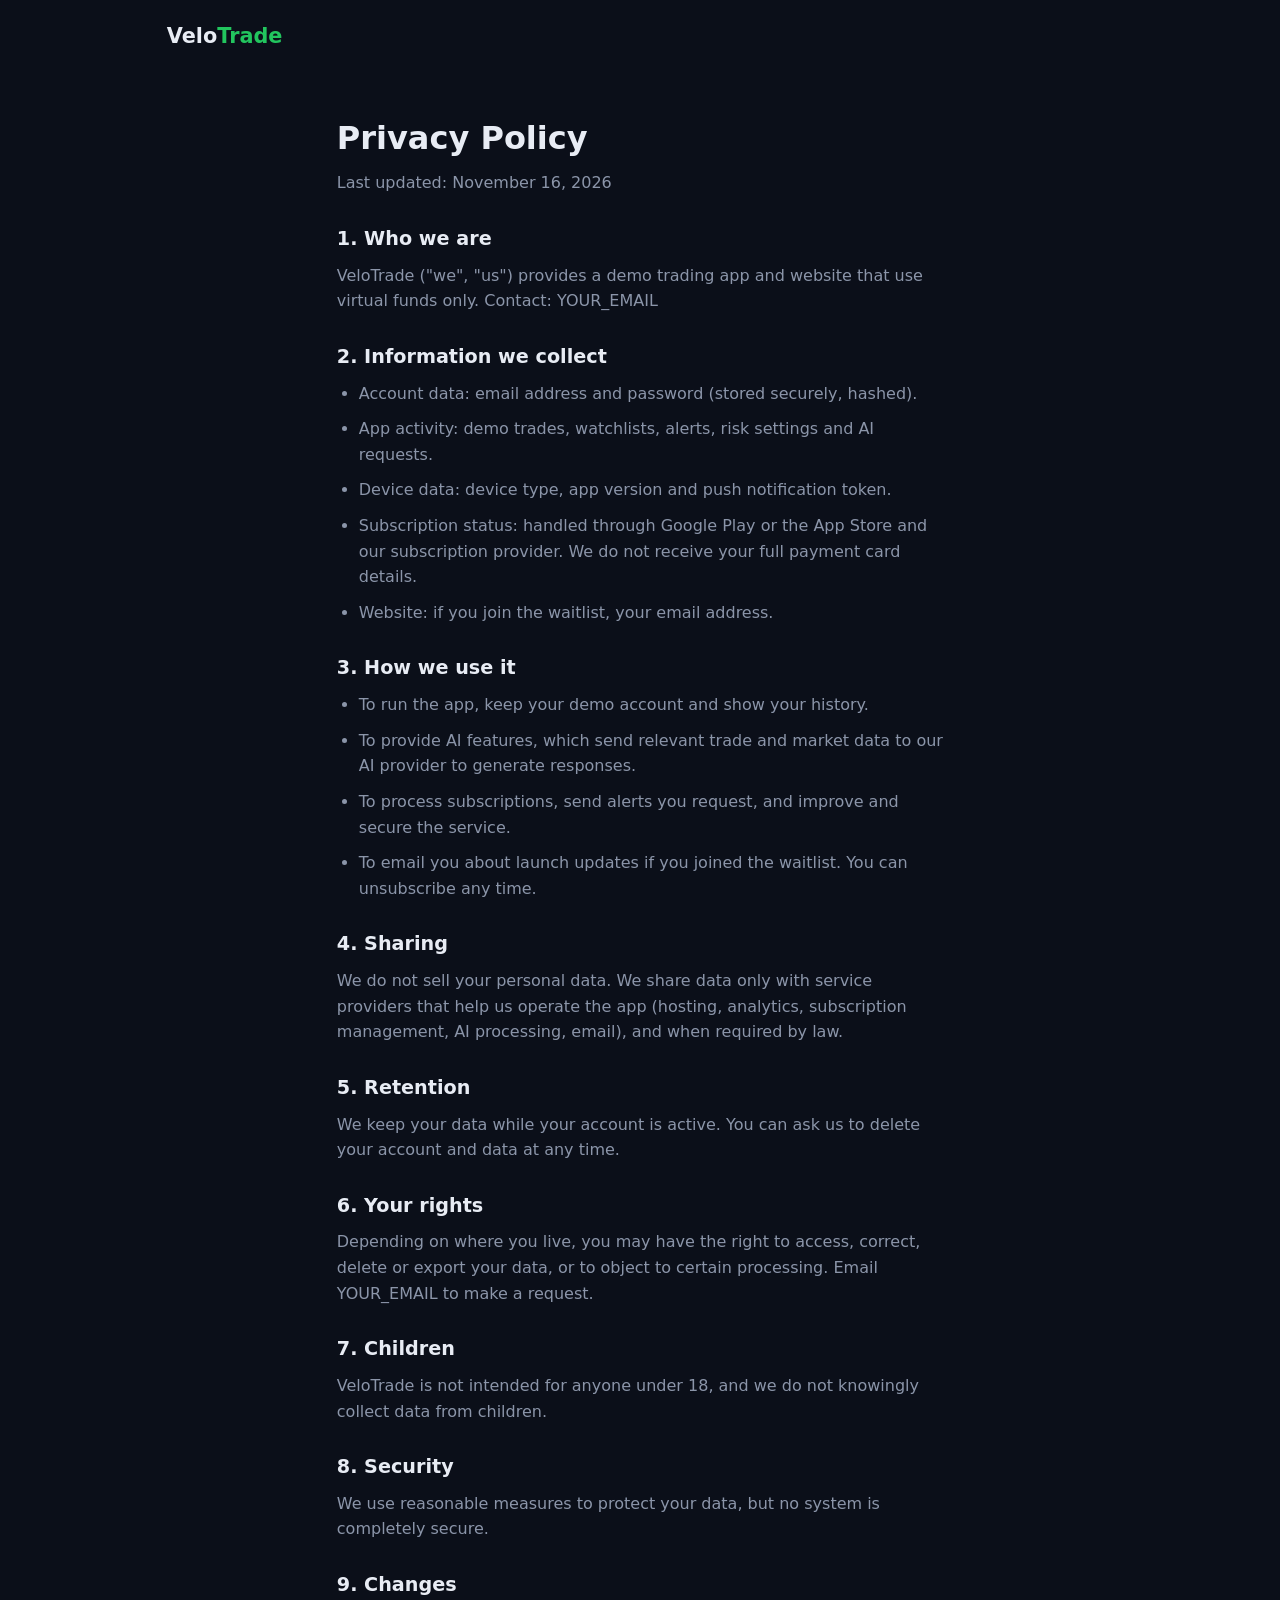
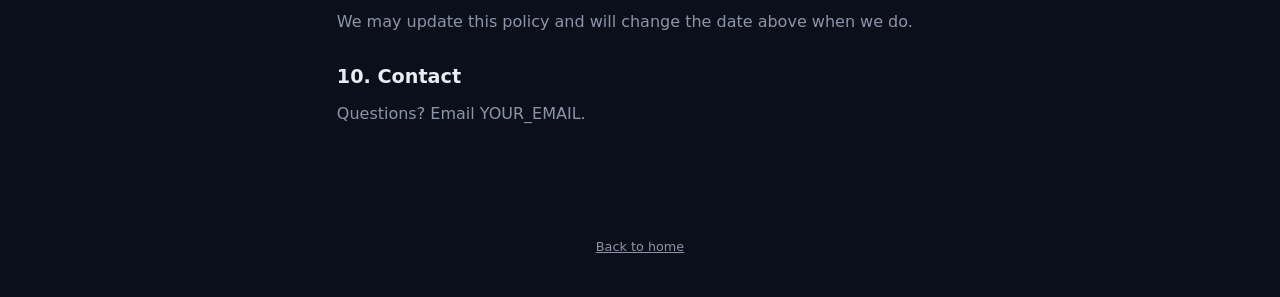
==== privacy.html @ 72b3d3f0 "Create privacy.html" ====
<!DOCTYPE html>
<html lang="en">
<head>
  <meta charset="UTF-8">
  <meta name="viewport" content="width=device-width, initial-scale=1">
  <title>Privacy Policy | VeloTrade</title>
  <link rel="stylesheet" href="style.css">
</head>
<body>
  <header><a class="logo" href="./">Velo<span>Trade</span></a></header>
  <main class="doc">
    <h1>Privacy Policy</h1>
    <p>Last updated: November 16, 2026</p>

    <h2>1. Who we are</h2>
    <p>VeloTrade ("we", "us") provides a demo trading app and website that use virtual funds only. Contact: YOUR_EMAIL</p>

    <h2>2. Information we collect</h2>
    <ul>
      <li>Account data: email address and password (stored securely, hashed).</li>
      <li>App activity: demo trades, watchlists, alerts, risk settings and AI requests.</li>
      <li>Device data: device type, app version and push notification token.</li>
      <li>Subscription status: handled through Google Play or the App Store and our subscription provider. We do not receive your full payment card details.</li>
      <li>Website: if you join the waitlist, your email address.</li>
    </ul>

    <h2>3. How we use it</h2>
    <ul>
      <li>To run the app, keep your demo account and show your history.</li>
      <li>To provide AI features, which send relevant trade and market data to our AI provider to generate responses.</li>
      <li>To process subscriptions, send alerts you request, and improve and secure the service.</li>
      <li>To email you about launch updates if you joined the waitlist. You can unsubscribe any time.</li>
    </ul>

    <h2>4. Sharing</h2>
    <p>We do not sell your personal data. We share data only with service providers that help us operate the app (hosting, analytics, subscription management, AI processing, email), and when required by law.</p>

    <h2>5. Retention</h2>
    <p>We keep your data while your account is active. You can ask us to delete your account and data at any time.</p>

    <h2>6. Your rights</h2>
    <p>Depending on where you live, you may have the right to access, correct, delete or export your data, or to object to certain processing. Email YOUR_EMAIL to make a request.</p>

    <h2>7. Children</h2>
    <p>VeloTrade is not intended for anyone under 18, and we do not knowingly collect data from children.</p>

    <h2>8. Security</h2>
    <p>We use reasonable measures to protect your data, but no system is completely secure.</p>

    <h2>9. Changes</h2>
    <p>We may update this policy and will change the date above when we do.</p>

    <h2>10. Contact</h2>
    <p>Questions? Email YOUR_EMAIL.</p>
  </main>
  <footer><a href="./">Back to home</a></footer>
</body>
</html>
---- style.css ----
:root{--bg:#0b0f19;--card:#141a2a;--text:#e8ecf4;--muted:#8b95a9;--green:#22c55e;--line:#222a3d}
*{box-sizing:border-box;margin:0;padding:0}
html{scroll-behavior:smooth}
body{font-family:system-ui,-apple-system,"Segoe UI",sans-serif;background:var(--bg);color:var(--text);line-height:1.6}
a{color:var(--green)}
header{display:flex;justify-content:space-between;align-items:center;padding:20px 6%;max-width:1100px;margin:auto}
.logo{font-weight:800;font-size:1.3rem;color:var(--text);text-decoration:none}
.logo span{color:var(--green)}
nav a{color:var(--muted);text-decoration:none;margin-left:20px;font-size:.95rem}
nav a:hover{color:var(--text)}
.btn{display:inline-block;background:var(--green);color:#000;padding:14px 28px;border-radius:10px;text-decoration:none;font-weight:700;border:0;cursor:pointer;font-size:1rem}
.hero{text-align:center;padding:80px 6% 60px;max-width:800px;margin:auto}
.hero h1{font-size:clamp(2rem,5vw,3.2rem);line-height:1.2;margin-bottom:16px}
.hero p{color:var(--muted);font-size:1.1rem;margin-bottom:28px}
section{padding:48px 6%;max-width:1000px;margin:auto}
section h2{text-align:center;font-size:1.8rem;margin-bottom:8px}
.sub{text-align:center;color:var(--muted);margin-bottom:28px}
.grid{display:grid;grid-template-columns:repeat(auto-fit,minmax(240px,1fr));gap:20px}
.card{background:var(--card);padding:24px;border-radius:14px;border:1px solid var(--line)}
.card h3{margin-bottom:8px}
.card p,.card li{color:var(--muted);font-size:.95rem}
.card ul{list-style:none;margin-top:12px}
.card li{padding:4px 0}
.card li::before{content:"\2713  ";color:var(--green)}
.price{font-size:1.5rem;font-weight:800;margin:8px 0;color:var(--text)}
.featured{border-color:var(--green)}
details{background:var(--card);border:1px solid var(--line);border-radius:12px;padding:16px 20px;margin-bottom:12px}
summary{cursor:pointer;font-weight:600}
details p{color:var(--muted);margin-top:10px}
form{display:flex;gap:10px;flex-wrap:wrap;justify-content:center}
input[type=email]{padding:14px;border-radius:10px;border:1px solid var(--line);background:var(--card);color:var(--text);min-width:260px;font-size:1rem}
footer{text-align:center;color:var(--muted);font-size:.8rem;padding:40px 6%;max-width:800px;margin:auto}
footer a{color:var(--muted)}
.doc{max-width:760px;margin:auto;padding:40px 6% 60px}
.doc h1{margin-bottom:6px}
.doc h2{margin:28px 0 8px;font-size:1.2rem}
.doc p,.doc li{color:var(--muted);margin-bottom:10px}
.doc ul{padding-left:22px}'
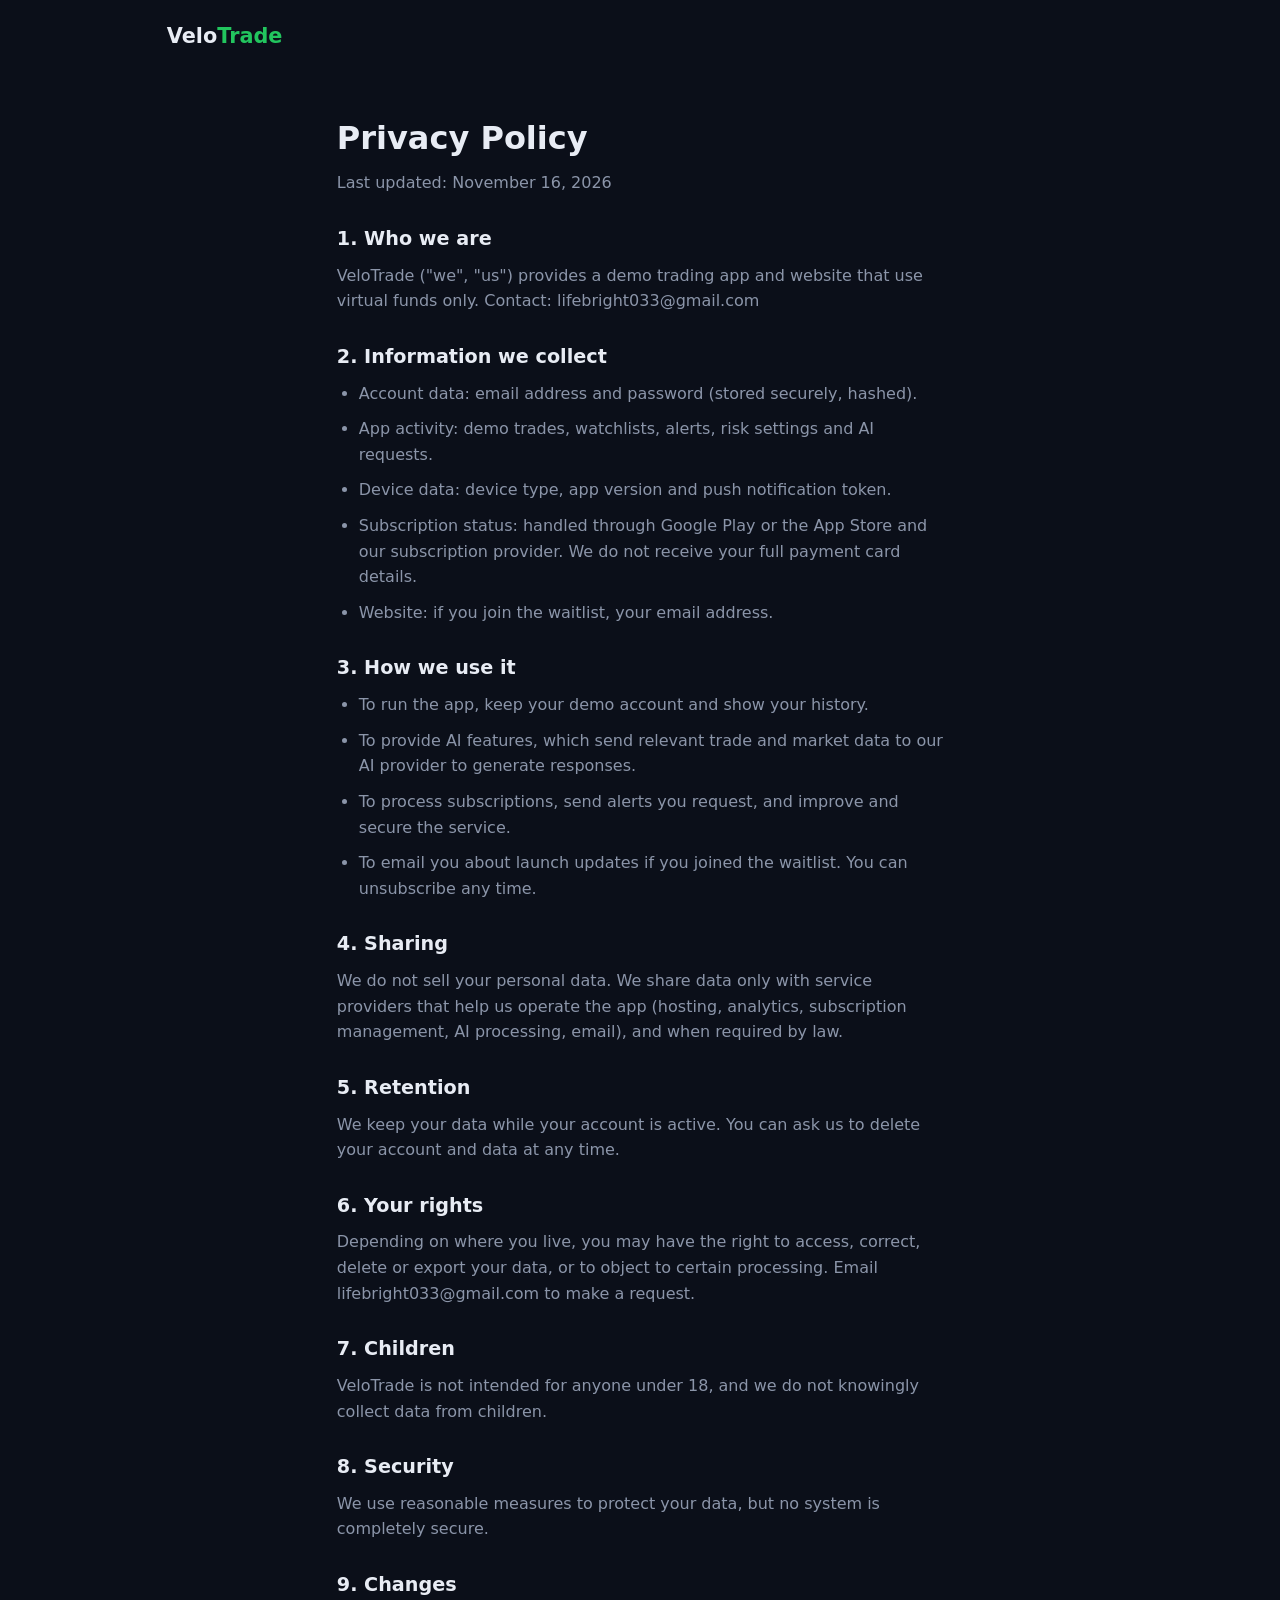
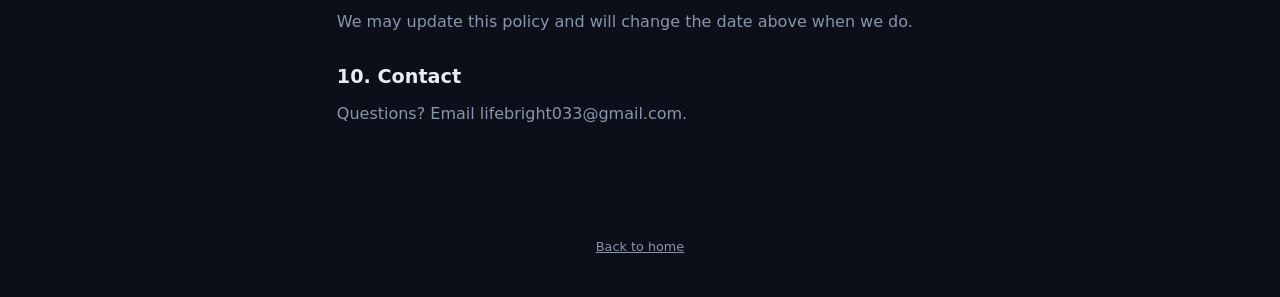
==== commit c741a1d5: "Update privacy.html" ====
--- a/privacy.html
+++ b/privacy.html
@@ -13,7 +13,7 @@
     <p>Last updated: November 16, 2026</p>
 
     <h2>1. Who we are</h2>
-    <p>VeloTrade ("we", "us") provides a demo trading app and website that use virtual funds only. Contact: YOUR_EMAIL</p>
+    <p>VeloTrade ("we", "us") provides a demo trading app and website that use virtual funds only. Contact: lifebright033@gmail.com</p>
 
     <h2>2. Information we collect</h2>
     <ul>
@@ -39,7 +39,7 @@
     <p>We keep your data while your account is active. You can ask us to delete your account and data at any time.</p>
 
     <h2>6. Your rights</h2>
-    <p>Depending on where you live, you may have the right to access, correct, delete or export your data, or to object to certain processing. Email YOUR_EMAIL to make a request.</p>
+    <p>Depending on where you live, you may have the right to access, correct, delete or export your data, or to object to certain processing. Email lifebright033@gmail.com to make a request.</p>
 
     <h2>7. Children</h2>
     <p>VeloTrade is not intended for anyone under 18, and we do not knowingly collect data from children.</p>
@@ -51,7 +51,7 @@
     <p>We may update this policy and will change the date above when we do.</p>
 
     <h2>10. Contact</h2>
-    <p>Questions? Email YOUR_EMAIL.</p>
+    <p>Questions? Email lifebright033@gmail.com.</p>
   </main>
   <footer><a href="./">Back to home</a></footer>
 </body>
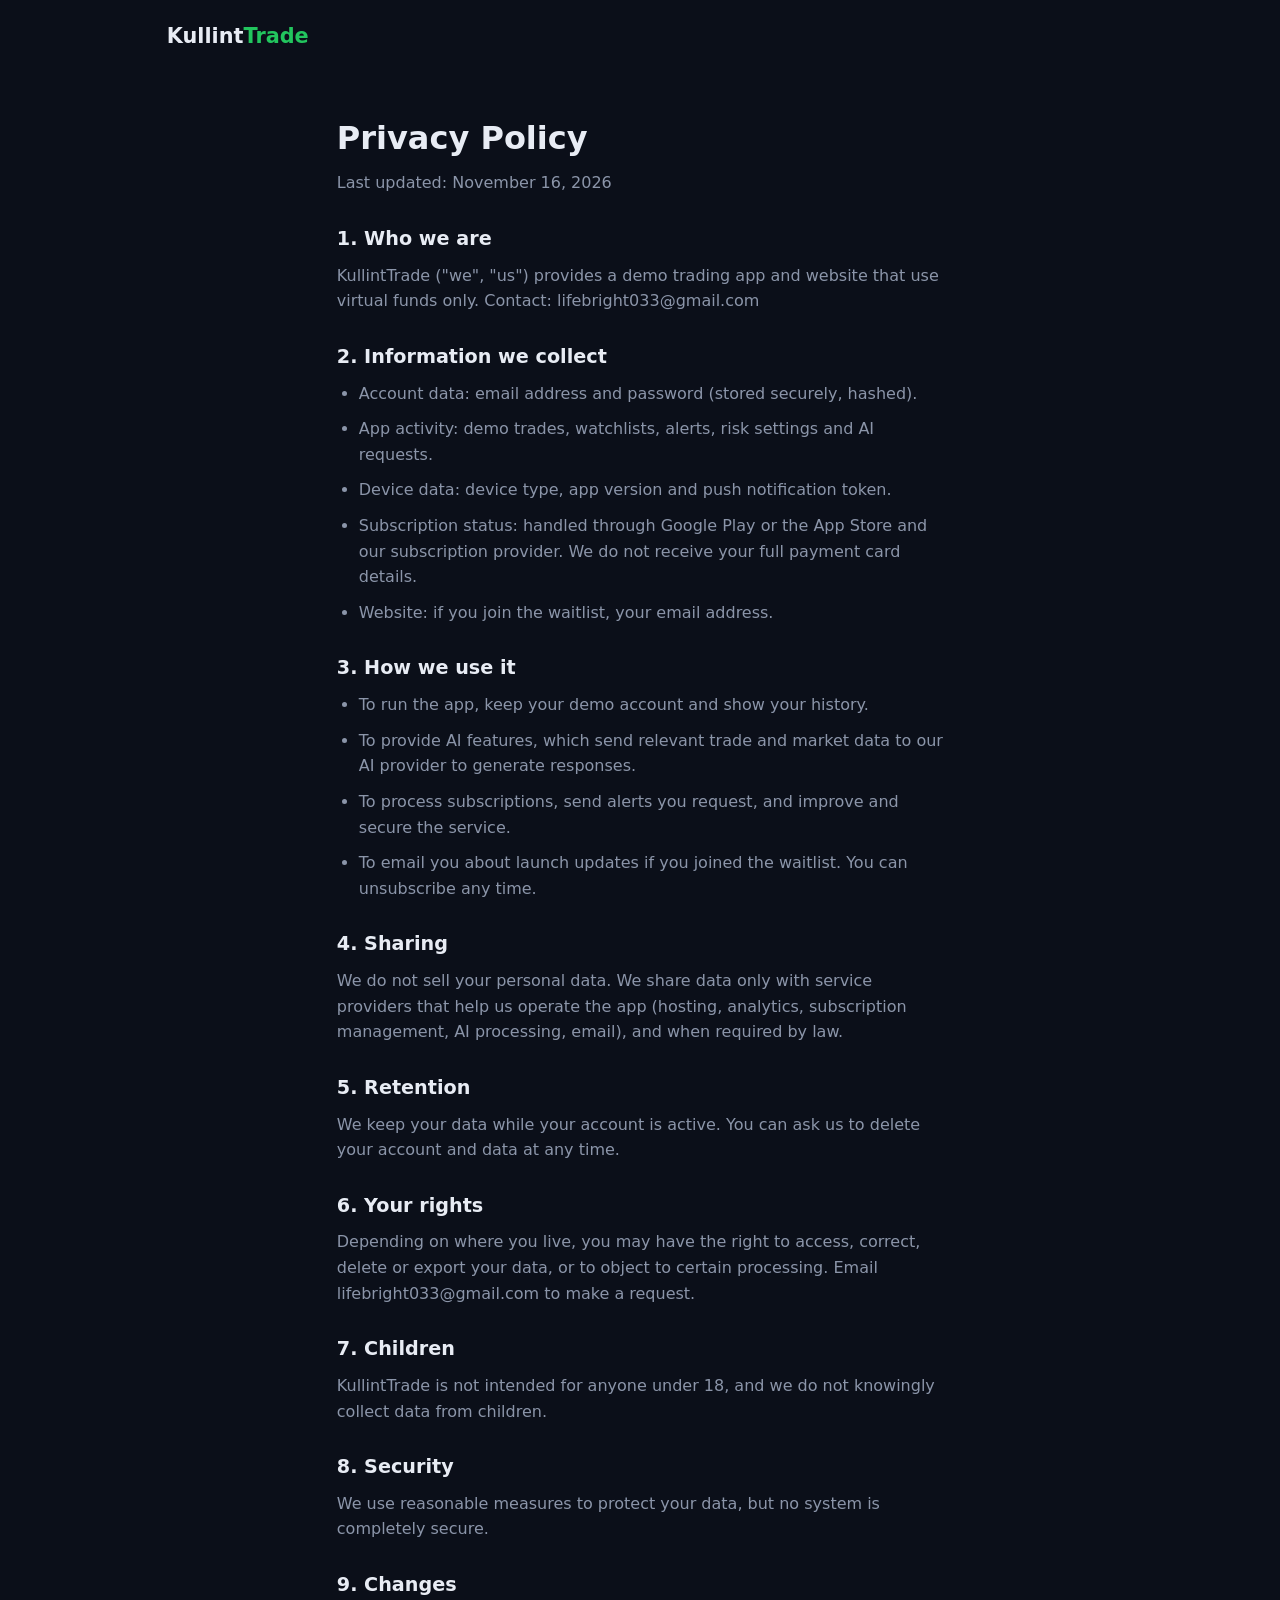
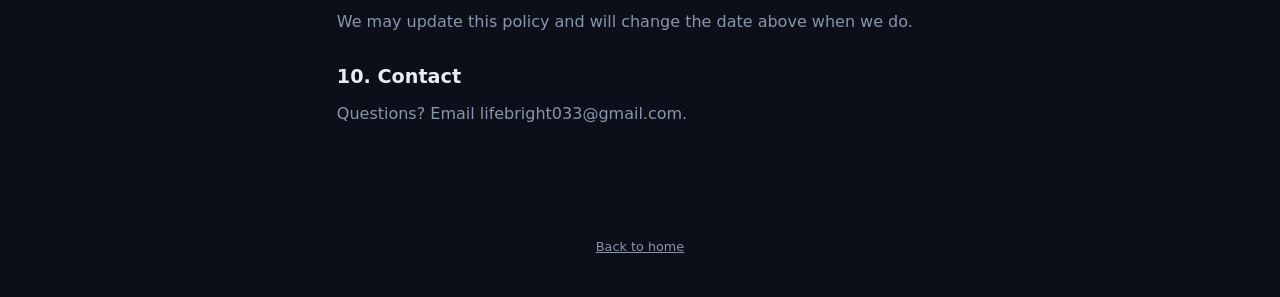
==== commit 1f7322df: "Update privacy.html" ====
--- a/privacy.html
+++ b/privacy.html
@@ -3,17 +3,17 @@
 <head>
   <meta charset="UTF-8">
   <meta name="viewport" content="width=device-width, initial-scale=1">
-  <title>Privacy Policy | VeloTrade</title>
+  <title>Privacy Policy | KullintTrade</title>
   <link rel="stylesheet" href="style.css">
 </head>
 <body>
-  <header><a class="logo" href="./">Velo<span>Trade</span></a></header>
+  <header><a class="logo" href="./">Kullint<span>Trade</span></a></header>
   <main class="doc">
     <h1>Privacy Policy</h1>
     <p>Last updated: November 16, 2026</p>
 
     <h2>1. Who we are</h2>
-    <p>VeloTrade ("we", "us") provides a demo trading app and website that use virtual funds only. Contact: lifebright033@gmail.com</p>
+    <p>KullintTrade ("we", "us") provides a demo trading app and website that use virtual funds only. Contact: lifebright033@gmail.com</p>
 
     <h2>2. Information we collect</h2>
     <ul>
@@ -42,7 +42,7 @@
     <p>Depending on where you live, you may have the right to access, correct, delete or export your data, or to object to certain processing. Email lifebright033@gmail.com to make a request.</p>
 
     <h2>7. Children</h2>
-    <p>VeloTrade is not intended for anyone under 18, and we do not knowingly collect data from children.</p>
+    <p>KullintTrade is not intended for anyone under 18, and we do not knowingly collect data from children.</p>
 
     <h2>8. Security</h2>
     <p>We use reasonable measures to protect your data, but no system is completely secure.</p>
